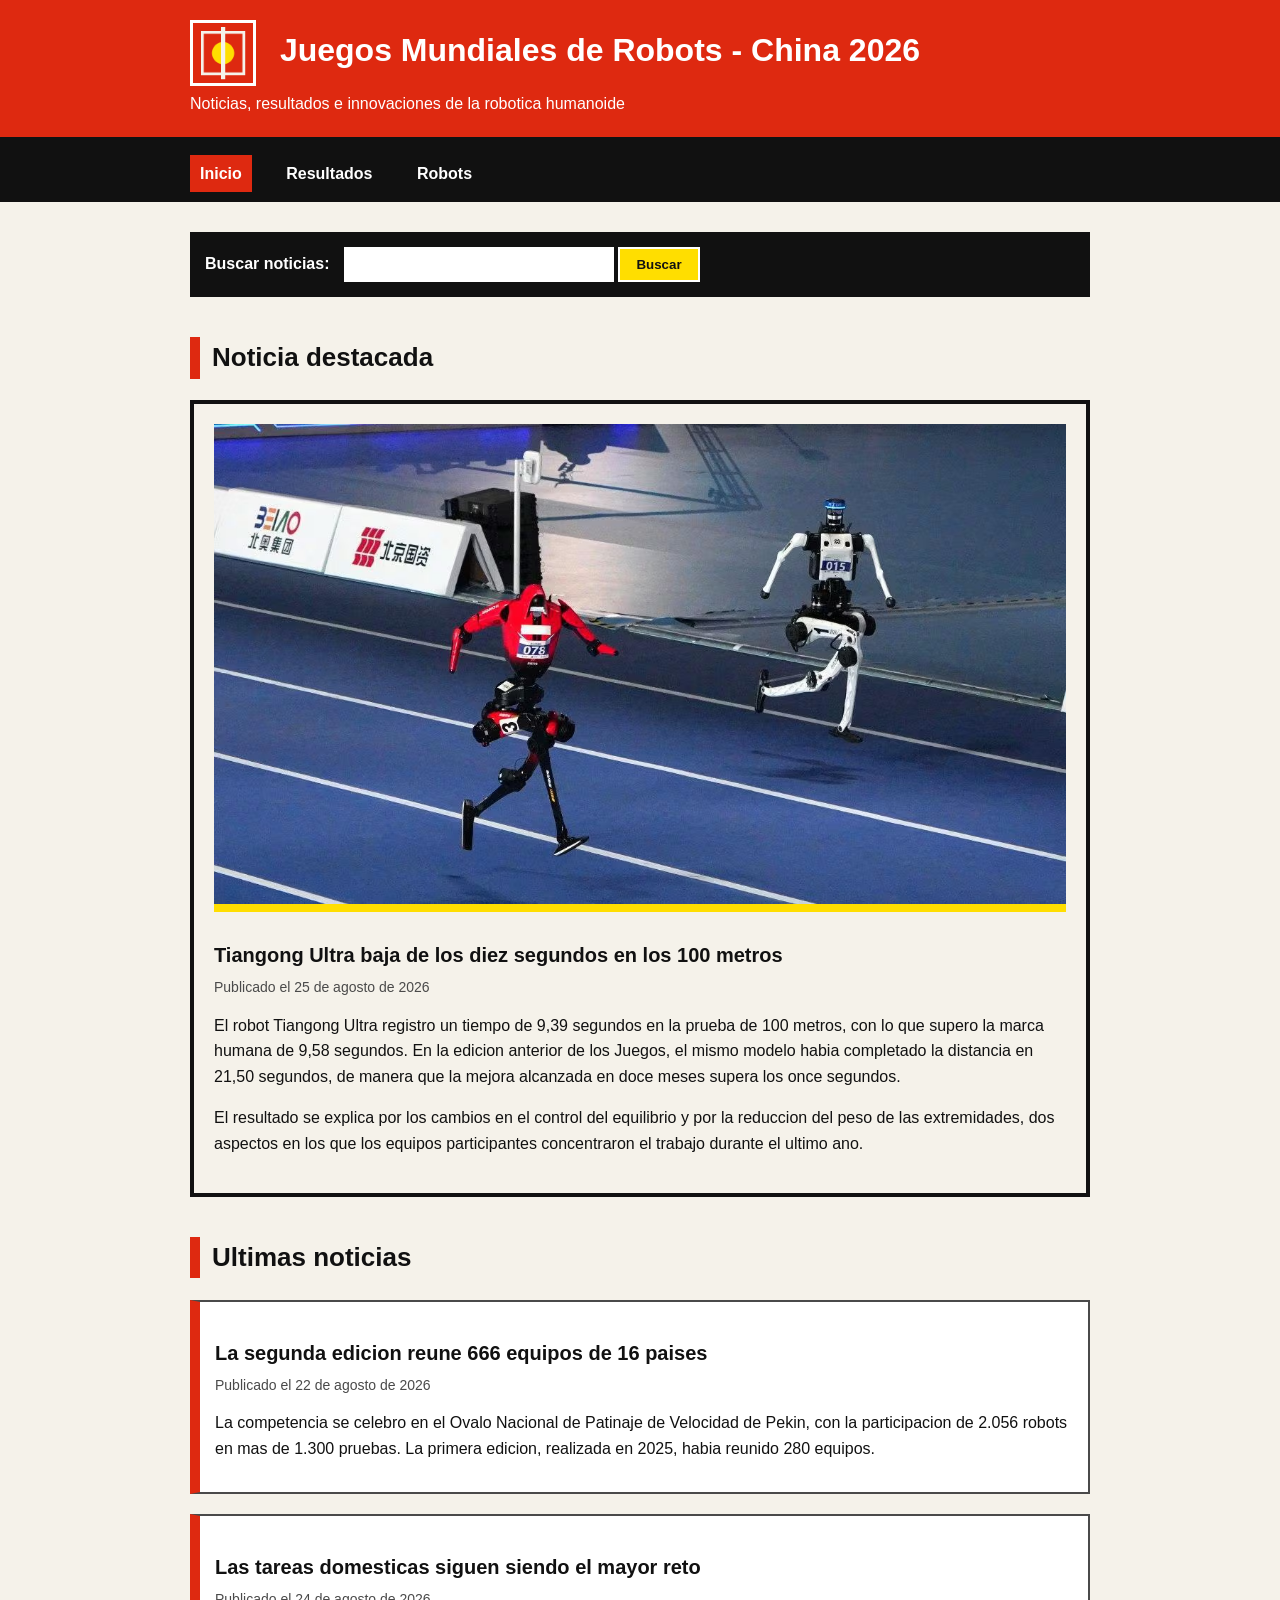
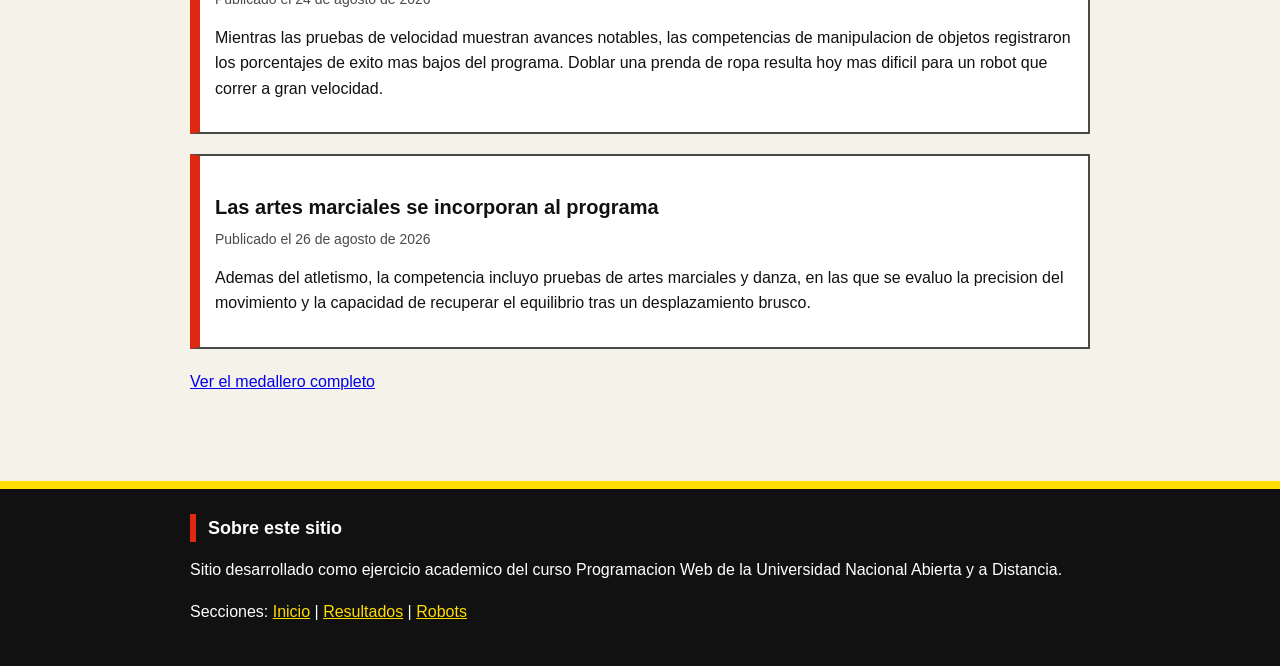
==== index.html @ 3c2fd3e3 "first commit" ====
<!DOCTYPE html>
<html lang="es">
<head>
    <meta charset="UTF-8">
    <meta name="description" content="Noticias, resultados e innovaciones de los Juegos Mundiales de Robots Humanoides de Pekin.">
    <title>Inicio - Juegos Mundiales de Robots - China 2026</title>
    <link rel="stylesheet" href="css/estilos.css">
</head>
<body>
    <a href="#contenido" class="salto">Saltar al contenido principal</a>
    <header>
        <div class="contenedor">
            <h1>
                <img src="imagenes/logo.png" alt="Sello rojo con un circulo dorado, logotipo del sitio" class="logo">
                Juegos Mundiales de Robots - China 2026
            </h1>
            <p>Noticias, resultados e innovaciones de la robotica humanoide</p>
        </div>
    </header>
    <nav>
        <div class="contenedor">
            <ul>
                <li><a href="index.html" class="activo">Inicio</a></li>
                <li><a href="resultados.html">Resultados</a></li>
                <li><a href="robot.html">Robots</a></li>
            </ul>
        </div>
    </nav>
    <main id="contenido">
        <div class="contenedor">
            <form class="busqueda" action="#" method="get">
                <label for="buscar">Buscar noticias:</label>
                <input type="text" id="buscar" name="buscar">
                <button type="submit">Buscar</button>
            </form>
            <h2>Noticia destacada</h2>
            <article class="destacada">
                <img src="imagenes/portada.png" alt="Composicion geometrica en rojo, negro y dorado que representa la competencia de robots">
                <h3>Tiangong Ultra baja de los diez segundos en los 100 metros</h3>
                <p class="fecha">Publicado el 25 de agosto de 2026</p>
                <p>
                    El robot Tiangong Ultra registro un tiempo de 9,39 segundos en la prueba de 100 metros, con lo que supero la marca humana de 9,58 segundos. En la
                    edicion anterior de los Juegos, el mismo modelo habia completado la distancia en 21,50 segundos, de manera que la mejora alcanzada en doce
                    meses supera los once segundos.
                </p>
                <p>
                    El resultado se explica por los cambios en el control del equilibrio y por la reduccion del peso de las extremidades, dos aspectos en los que los
                    equipos participantes concentraron el trabajo durante el ultimo ano.
                </p>
            </article>
            <h2>Ultimas noticias</h2>
            <article class="noticia">
                <h3>La segunda edicion reune 666 equipos de 16 paises</h3>
                <p class="fecha">Publicado el 22 de agosto de 2026</p>
                <p>
                    La competencia se celebro en el Ovalo Nacional de Patinaje de Velocidad de Pekin, con la participacion de 2.056 robots en mas de 1.300 pruebas. La
                    primera edicion, realizada en 2025, habia reunido 280 equipos.
                </p>
            </article>
            <article class="noticia">
                <h3>Las tareas domesticas siguen siendo el mayor reto</h3>
                <p class="fecha">Publicado el 24 de agosto de 2026</p>
                <p>
                    Mientras las pruebas de velocidad muestran avances notables, las competencias de manipulacion de objetos registraron los porcentajes de
                    exito mas bajos del programa. Doblar una prenda de ropa resulta hoy mas dificil para un robot que correr a gran velocidad.
                </p>
            </article>
            <article class="noticia">
                <h3>Las artes marciales se incorporan al programa</h3>
                <p class="fecha">Publicado el 26 de agosto de 2026</p>
                <p>
                    Ademas del atletismo, la competencia incluyo pruebas de artes marciales y danza, en las que se evaluo la precision del movimiento y la capacidad de
                    recuperar el equilibrio tras un desplazamiento brusco.
                </p>
            </article>
            </table>
            <p><a href="resultados.html">Ver el medallero completo</a></p>
        </div>
    </main>
    <footer>
        <div class="contenedor">
            <h2>Sobre este sitio</h2>
            <p>
                Sitio desarrollado como ejercicio academico del curso Programacion Web
                de la Universidad Nacional Abierta y a Distancia.
            </p>
            <p>
                Secciones:
                <a href="index.html">Inicio</a> |
                <a href="resultados.html">Resultados</a> |
                <a href="robot.html">Robots</a>
            </p>
        </div>
    </footer>
</body>
</html>
---- css/estilos.css ----
body {
    font-family: Arial, Helvetica, sans-serif;
    background-color: #F5F2EA;
    color: #111111;
    margin: 0;
    padding: 0;
    line-height: 1.6;
}

.contenedor {
    width: 90%;
    max-width: 900px;
    margin: 0 auto;
}

.salto {
    position: absolute;
    left: -9999px;
    background-color: #FFDE00;
    color: #111111;
    padding: 10px;
}

.salto:focus {
    left: 10px;
    top: 10px;
}

header {
    background-color: #DE2910;
    color: #FFFFFF;
    padding: 20px 0;
    border-bottom: 8px solid #111111;
}

header h1 {
    margin: 0;
    font-size: 32px;
}

header p {
    margin: 5px 0 0 0;
    font-size: 16px;
}

.logo {
    width: 60px;
    height: 60px;
    vertical-align: middle;
    margin-right: 15px;
    border: 3px solid #FFFFFF;
}

nav {
    background-color: #111111;
    padding: 10px 0;
}

nav ul {
    list-style-type: none;
    margin: 0;
    padding: 0;
}

nav li {
    display: inline-block;
    margin-right: 20px;
}

nav a {
    color: #FFFFFF;
    text-decoration: none;
    font-weight: bold;
    padding: 6px 10px;
    display: inline-block;
}

nav a:hover {
    background-color: #FFDE00;
    color: #111111;
}

nav a:focus {
    background-color: #FFDE00;
    color: #111111;
    outline: 3px solid #FFFFFF;
}

nav a.activo {
    background-color: #DE2910;
}

main {
    padding: 30px 0;
}

h2 {
    font-size: 26px;
    border-left: 10px solid #DE2910;
    padding-left: 12px;
    margin-top: 40px;
}

h3 {
    font-size: 20px;
    margin-bottom: 5px;
}

p {
    margin-top: 0;
}

img {
    max-width: 100%;
}

.destacada {
    border: 4px solid #111111;
    padding: 20px;
    margin-bottom: 30px;
}

.destacada img {
    border-bottom: 8px solid #FFDE00;
}

.fecha {
    color: #4A4A4A;
    font-size: 14px;
}

.noticia {
    border: 2px solid #4A4A4A;
    border-left: 10px solid #DE2910;
    padding: 15px;
    margin-bottom: 20px;
    background-color: #FFFFFF;
}

table {
    width: 100%;
    border-collapse: collapse;   /* une los bordes de las celdas */
    margin-bottom: 30px;
}

caption {
    text-align: left;
    font-weight: bold;
    padding-bottom: 8px;
}

th {
    background-color: #DE2910;
    color: #FFFFFF;
    text-align: left;
    padding: 10px;
    border: 1px solid #111111;
}

td {
    padding: 10px;
    border: 1px solid #4A4A4A;
}

tr.primero td {
    background-color: #FFDE00;
    font-weight: bold;
}

.busqueda {
    background-color: #111111;
    padding: 15px;
    margin-bottom: 30px;
}

.busqueda label {
    color: #FFFFFF;
    font-weight: bold;
    margin-right: 10px;
}

.busqueda input {
    padding: 8px;
    border: 2px solid #FFFFFF;
    width: 250px;
}

.busqueda button {
    padding: 8px 16px;
    background-color: #FFDE00;
    color: #111111;
    border: 2px solid #FFFFFF;
    font-weight: bold;
    cursor: pointer;
}

footer {
    background-color: #111111;
    color: #FFFFFF;
    padding: 25px 0;
    border-top: 8px solid #FFDE00;
    margin-top: 40px;
}

footer a {
    color: #FFDE00;
}

footer h2 {
    color: #FFFFFF;
    font-size: 18px;
    border-left: 6px solid #DE2910;
    margin-top: 0;
}
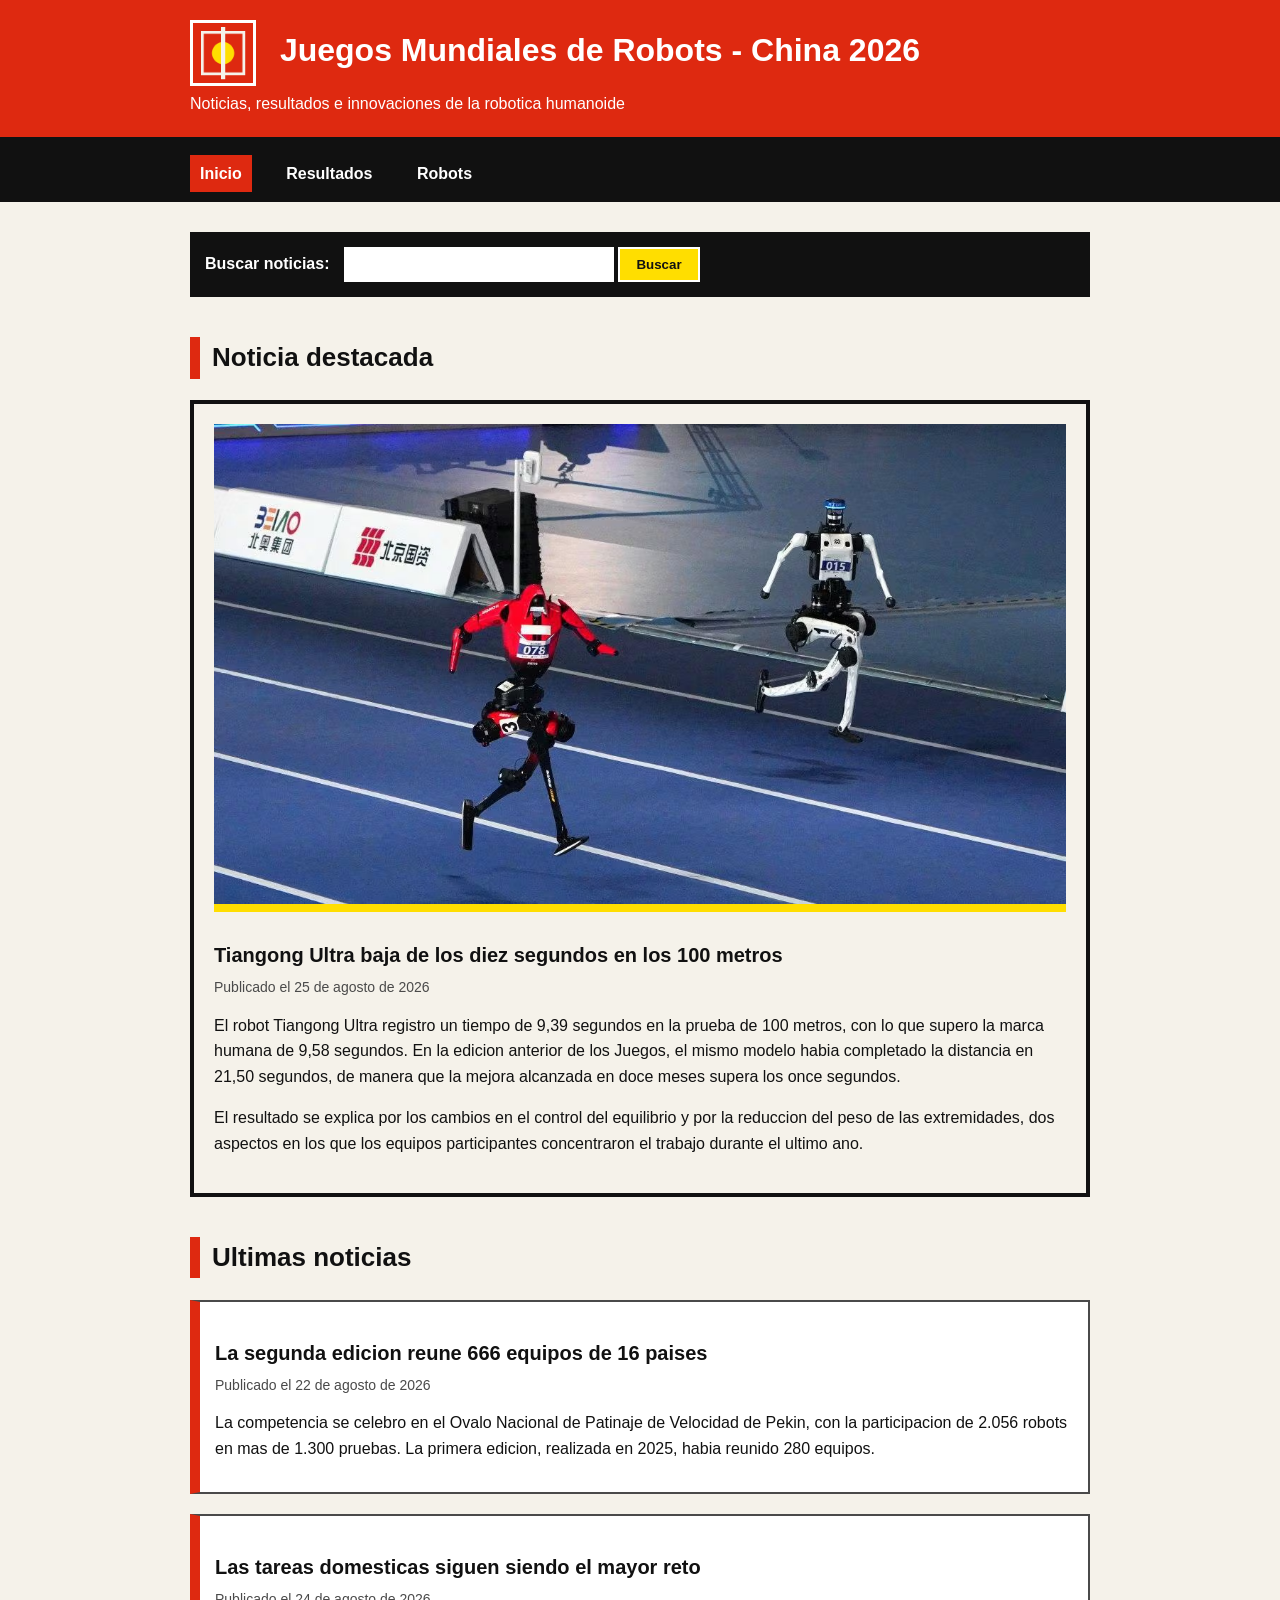
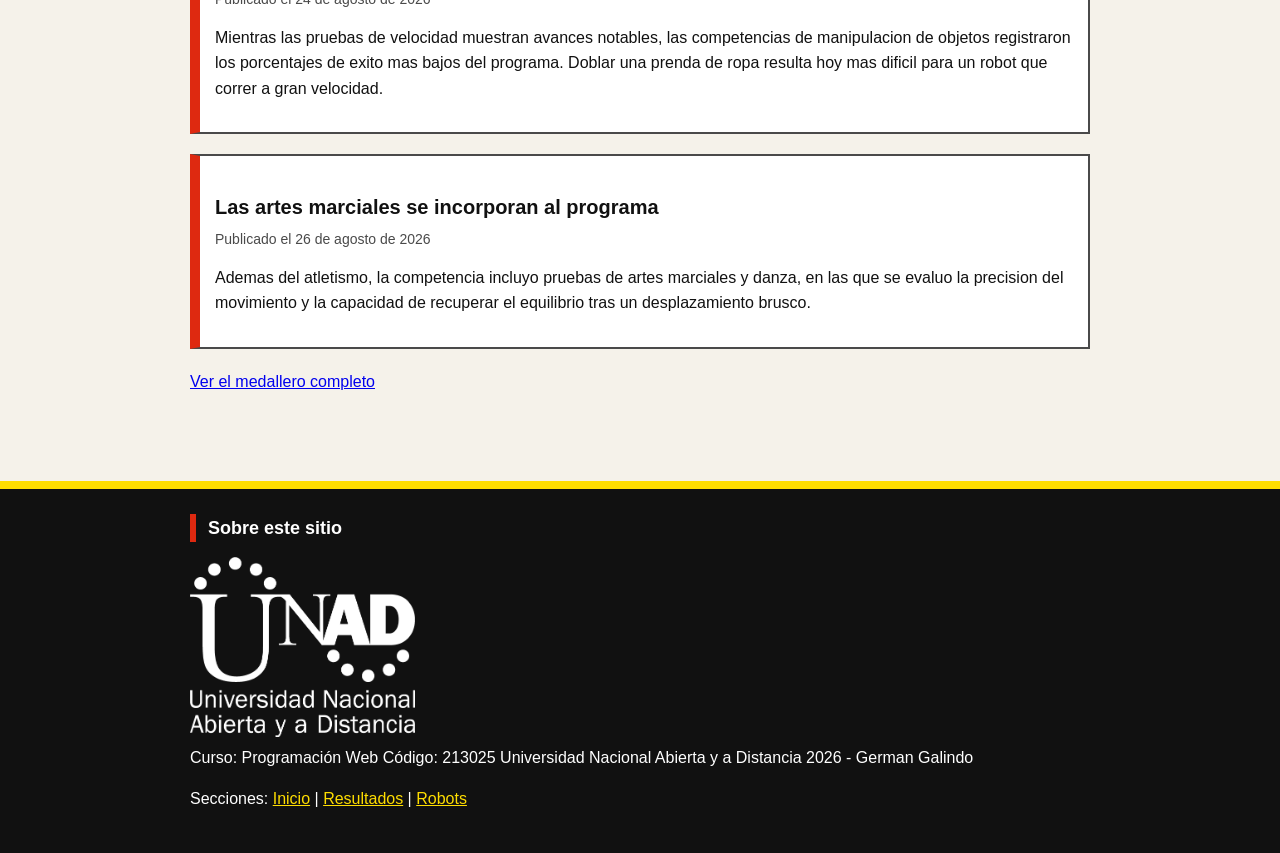
==== commit 13f2324e: "Logo y modificaciones de las imagenes" ====
--- a/index.html
+++ b/index.html
@@ -80,9 +80,9 @@
     <footer>
         <div class="contenedor">
             <h2>Sobre este sitio</h2>
+            <img src="imagenes/unad_logo.png" width="25%" alt="Logo de la Universidad Nacional Abierta y a Distancia">
             <p>
-                Sitio desarrollado como ejercicio academico del curso Programacion Web
-                de la Universidad Nacional Abierta y a Distancia.
+                Curso: Programación Web Código: 213025 Universidad Nacional Abierta y a Distancia 2026 - German Galindo 
             </p>
             <p>
                 Secciones:
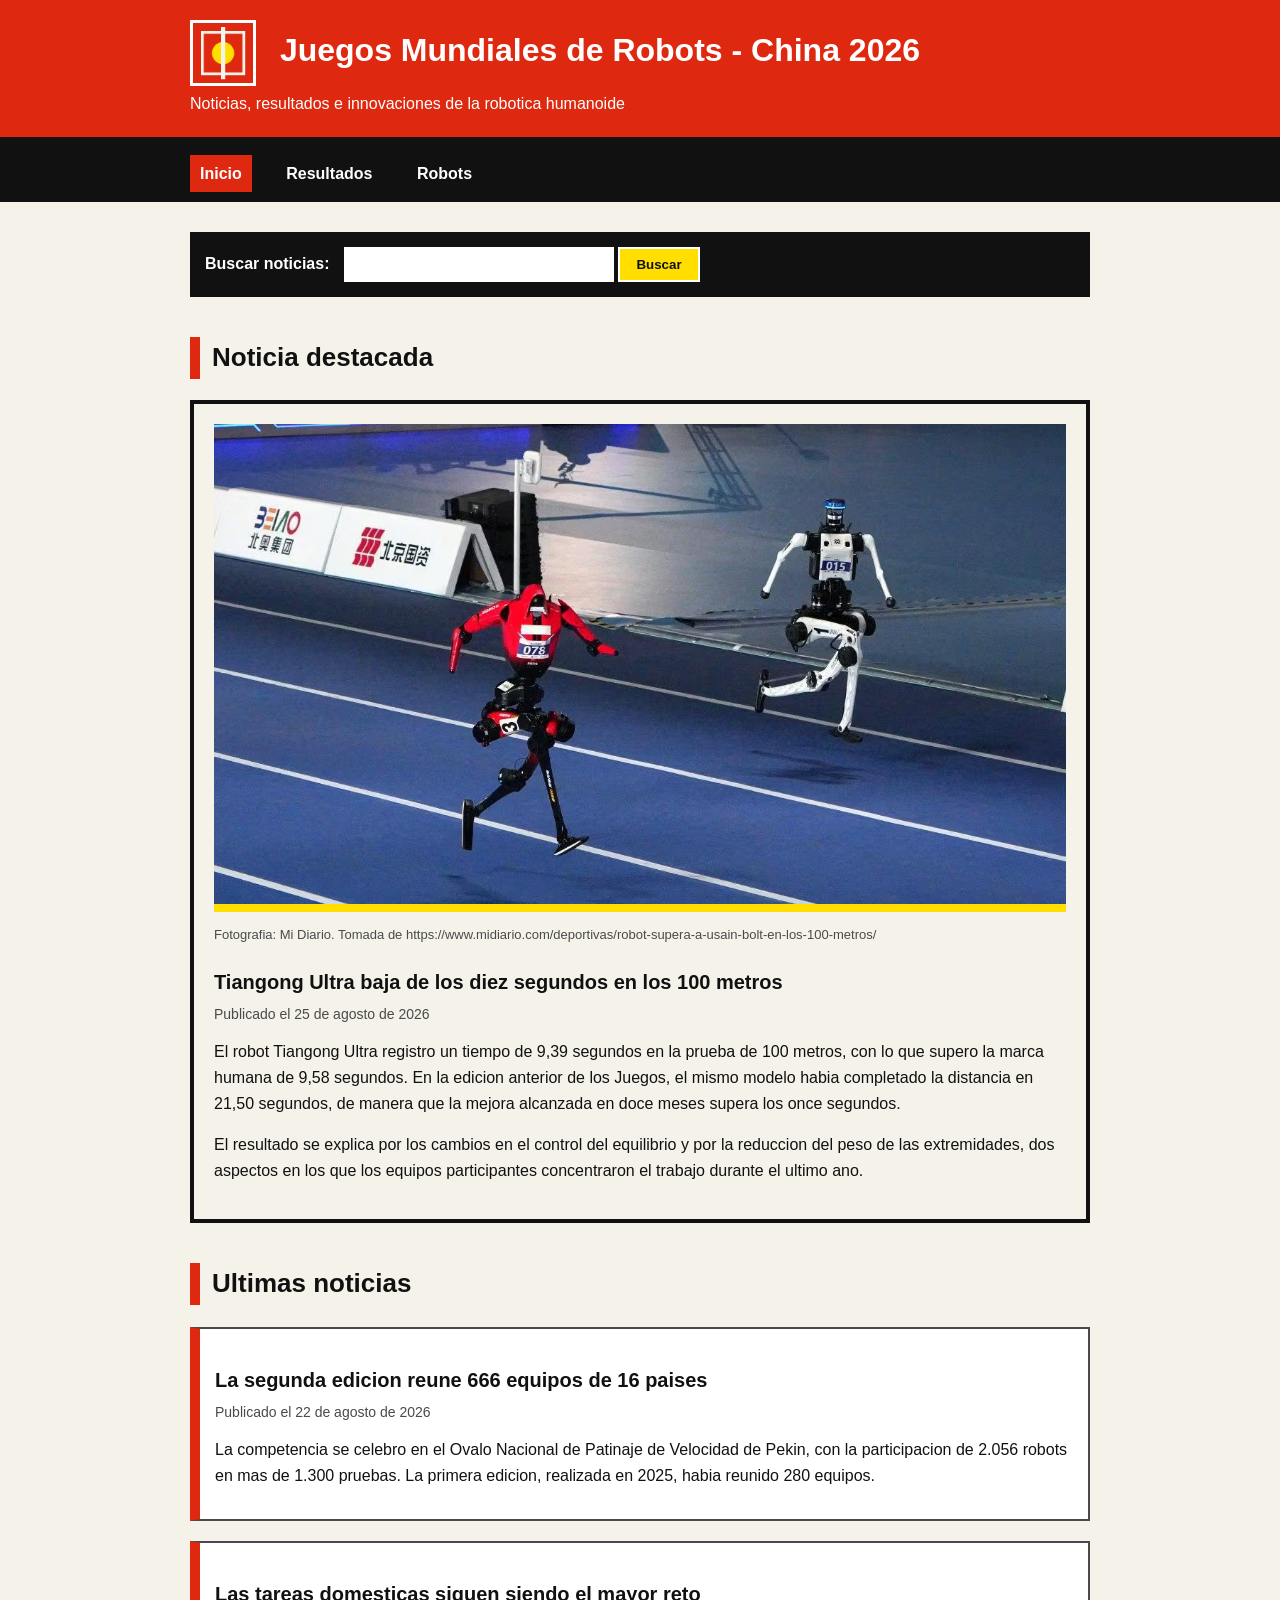
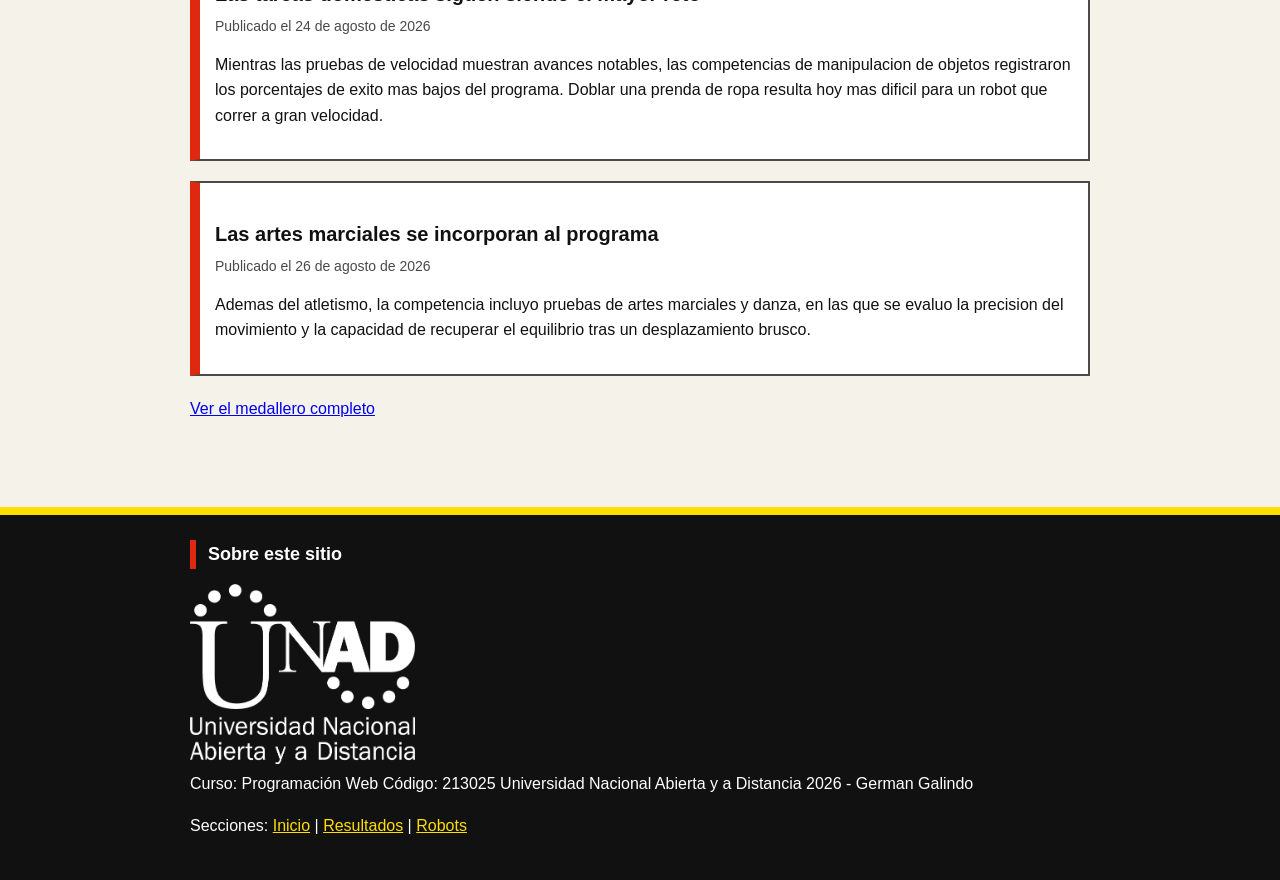
==== commit fe4a6c58: "Cambios y correcciones de la pagina" ====
--- a/index.html
+++ b/index.html
@@ -2,6 +2,7 @@
 <html lang="es">
 <head>
     <meta charset="UTF-8">
+    <meta name="viewport" content="width=device-width, initial-scale=1.0">
     <meta name="description" content="Noticias, resultados e innovaciones de los Juegos Mundiales de Robots Humanoides de Pekin.">
     <title>Inicio - Juegos Mundiales de Robots - China 2026</title>
     <link rel="stylesheet" href="css/estilos.css">
@@ -35,7 +36,10 @@
             </form>
             <h2>Noticia destacada</h2>
             <article class="destacada">
-                <img src="imagenes/portada.png" alt="Composicion geometrica en rojo, negro y dorado que representa la competencia de robots">
+                <figure>
+                    <img src="imagenes/portada.png" alt="Dos robots humanoides corriendo por los carriles de una pista de atletismo durante la competencia">
+                    <figcaption>Fotografia: Mi Diario. Tomada de https://www.midiario.com/deportivas/robot-supera-a-usain-bolt-en-los-100-metros/</figcaption>
+                </figure>
                 <h3>Tiangong Ultra baja de los diez segundos en los 100 metros</h3>
                 <p class="fecha">Publicado el 25 de agosto de 2026</p>
                 <p>
@@ -73,7 +77,6 @@
                     recuperar el equilibrio tras un desplazamiento brusco.
                 </p>
             </article>
-            </table>
             <p><a href="resultados.html">Ver el medallero completo</a></p>
         </div>
     </main>
--- a/css/estilos.css
+++ b/css/estilos.css
@@ -211,4 +211,66 @@
     font-size: 18px;
     border-left: 6px solid #DE2910;
     margin-top: 0;
-}+}
+
+/* ------------------------------------------------------------
+   CREDITOS DE IMAGEN
+   La etiqueta figure agrupa la imagen con su credito, y
+   figcaption es el texto asociado a esa imagen. Es la forma
+   semantica correcta de acreditar una fotografia.
+   ------------------------------------------------------------ */
+
+figure {
+    margin: 0 0 20px 0;
+}
+
+figcaption {
+    font-size: 13px;
+    color: #4A4A4A;
+    padding-top: 6px;
+    word-wrap: break-word;
+}
+
+
+/* ------------------------------------------------------------
+   ADAPTACION A PANTALLAS PEQUENAS
+   La regla @media aplica estos estilos solo cuando el ancho de
+   la pantalla es igual o menor a 600 pixeles, que corresponde a
+   la mayoria de los telefonos.
+   ------------------------------------------------------------ */
+
+@media (max-width: 600px) {
+
+    /* El contenedor aprovecha casi todo el ancho disponible */
+    .contenedor {
+        width: 94%;
+    }
+
+    /* Titulos mas pequenos para que no ocupen varias lineas */
+    header h1 {
+        font-size: 22px;
+    }
+
+    h2 {
+        font-size: 20px;
+    }
+
+    /* Cada opcion del menu ocupa su propia linea */
+    nav li {
+        display: block;
+        margin-right: 0;
+        margin-bottom: 5px;
+    }
+
+    /* El campo de busqueda se ajusta al ancho de la pantalla */
+    .busqueda input {
+        width: 100%;
+        margin-bottom: 8px;
+    }
+
+    /* Las tablas se pueden desplazar en horizontal si no caben */
+    table {
+        display: block;
+        overflow-x: auto;
+    }
+}
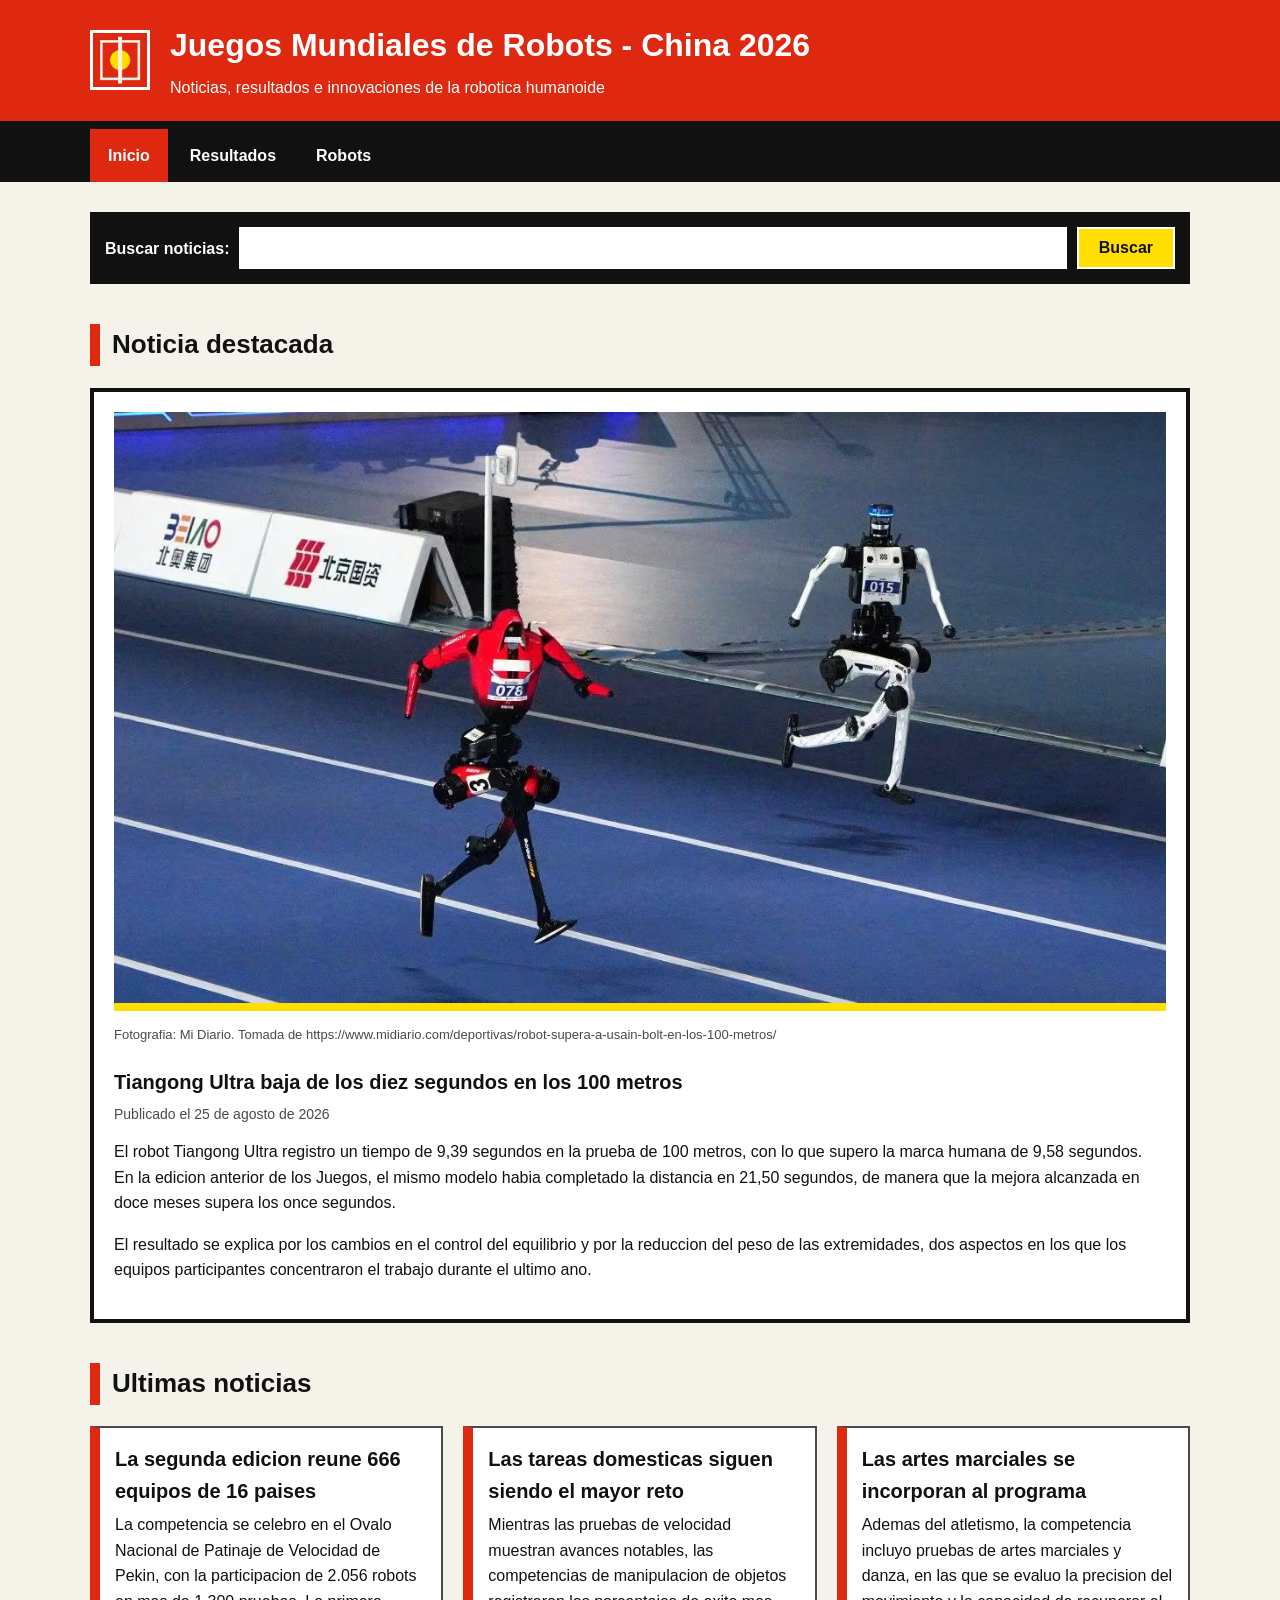
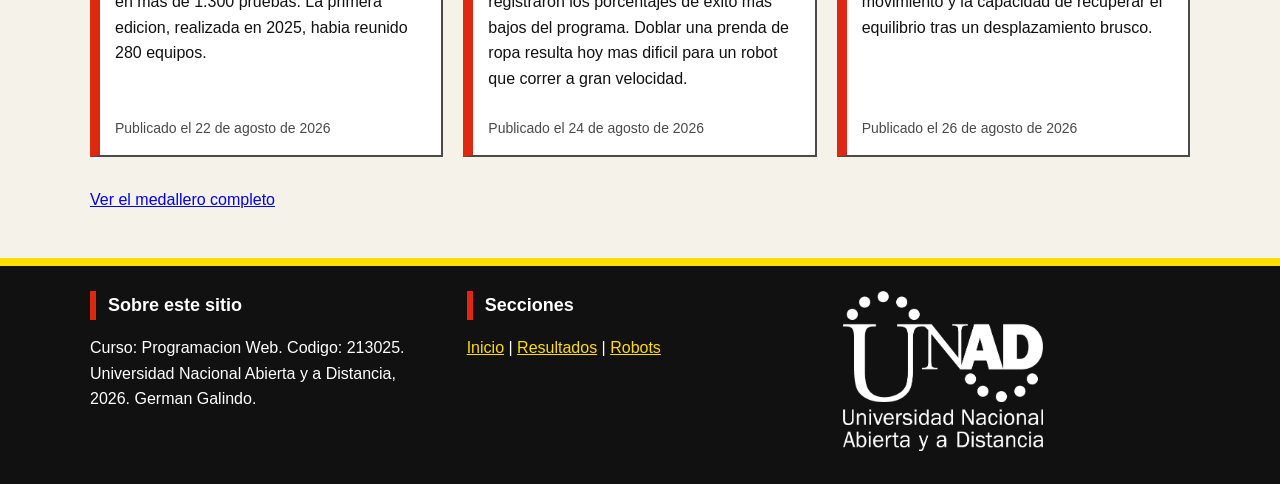
==== commit 037e1d8c: "Fase 3: accesibilidad WCAG 2.1 AA y diseno adaptable con Flexbox" ====
--- a/index.html
+++ b/index.html
@@ -1,5 +1,6 @@
 <!DOCTYPE html>
 <html lang="es">
+
 <head>
     <meta charset="UTF-8">
     <meta name="viewport" content="width=device-width, initial-scale=1.0">
@@ -7,93 +8,142 @@
     <title>Inicio - Juegos Mundiales de Robots - China 2026</title>
     <link rel="stylesheet" href="css/estilos.css">
 </head>
+
 <body>
+
     <a href="#contenido" class="salto">Saltar al contenido principal</a>
+
+    <!-- ENCABEZADO ------------------------------------------------ -->
     <header>
-        <div class="contenedor">
-            <h1>
-                <img src="imagenes/logo.png" alt="Sello rojo con un circulo dorado, logotipo del sitio" class="logo">
-                Juegos Mundiales de Robots - China 2026
-            </h1>
-            <p>Noticias, resultados e innovaciones de la robotica humanoide</p>
+        <div class="contenedor cabecera">
+            <img src="imagenes/logo.png" alt="Sello rojo con un circulo dorado, logotipo del sitio" class="logo">
+            <div>
+                <h1>Juegos Mundiales de Robots - China 2026</h1>
+                <p>Noticias, resultados e innovaciones de la robotica humanoide</p>
+            </div>
         </div>
     </header>
-    <nav>
+
+    <!-- MENU DE NAVEGACION ---------------------------------------- -->
+    <!-- aria-label identifica el menu para los lectores de pantalla.
+         aria-current="page" indica cual es la pagina actual sin
+         depender del color de fondo. -->
+    <nav aria-label="Menu principal">
         <div class="contenedor">
             <ul>
-                <li><a href="index.html" class="activo">Inicio</a></li>
+                <li><a href="index.html" class="activo" aria-current="page">Inicio</a></li>
                 <li><a href="resultados.html">Resultados</a></li>
                 <li><a href="robot.html">Robots</a></li>
             </ul>
         </div>
     </nav>
+
+    <!-- CONTENIDO PRINCIPAL --------------------------------------- -->
     <main id="contenido">
         <div class="contenedor">
-            <form class="busqueda" action="#" method="get">
+
+            <!-- Buscador. El label esta asociado al input con for -->
+            <form class="busqueda" action="#" method="get" role="search">
                 <label for="buscar">Buscar noticias:</label>
                 <input type="text" id="buscar" name="buscar">
                 <button type="submit">Buscar</button>
             </form>
+
             <h2>Noticia destacada</h2>
+
             <article class="destacada">
-                <figure>
+                <figure class="foto-principal">
                     <img src="imagenes/portada.png" alt="Dos robots humanoides corriendo por los carriles de una pista de atletismo durante la competencia">
                     <figcaption>Fotografia: Mi Diario. Tomada de https://www.midiario.com/deportivas/robot-supera-a-usain-bolt-en-los-100-metros/</figcaption>
                 </figure>
                 <h3>Tiangong Ultra baja de los diez segundos en los 100 metros</h3>
                 <p class="fecha">Publicado el 25 de agosto de 2026</p>
                 <p>
-                    El robot Tiangong Ultra registro un tiempo de 9,39 segundos en la prueba de 100 metros, con lo que supero la marca humana de 9,58 segundos. En la
-                    edicion anterior de los Juegos, el mismo modelo habia completado la distancia en 21,50 segundos, de manera que la mejora alcanzada en doce
-                    meses supera los once segundos.
+                    El robot Tiangong Ultra registro un tiempo de 9,39 segundos en la prueba de 100 metros,
+                    con lo que supero la marca humana de 9,58 segundos. En la edicion anterior de los Juegos,
+                    el mismo modelo habia completado la distancia en 21,50 segundos, de manera que la mejora
+                    alcanzada en doce meses supera los once segundos.
                 </p>
                 <p>
-                    El resultado se explica por los cambios en el control del equilibrio y por la reduccion del peso de las extremidades, dos aspectos en los que los
-                    equipos participantes concentraron el trabajo durante el ultimo ano.
+                    El resultado se explica por los cambios en el control del equilibrio y por la reduccion
+                    del peso de las extremidades, dos aspectos en los que los equipos participantes
+                    concentraron el trabajo durante el ultimo ano.
                 </p>
             </article>
+
             <h2>Ultimas noticias</h2>
-            <article class="noticia">
-                <h3>La segunda edicion reune 666 equipos de 16 paises</h3>
-                <p class="fecha">Publicado el 22 de agosto de 2026</p>
-                <p>
-                    La competencia se celebro en el Ovalo Nacional de Patinaje de Velocidad de Pekin, con la participacion de 2.056 robots en mas de 1.300 pruebas. La
-                    primera edicion, realizada en 2025, habia reunido 280 equipos.
-                </p>
-            </article>
-            <article class="noticia">
-                <h3>Las tareas domesticas siguen siendo el mayor reto</h3>
-                <p class="fecha">Publicado el 24 de agosto de 2026</p>
-                <p>
-                    Mientras las pruebas de velocidad muestran avances notables, las competencias de manipulacion de objetos registraron los porcentajes de
-                    exito mas bajos del programa. Doblar una prenda de ropa resulta hoy mas dificil para un robot que correr a gran velocidad.
-                </p>
-            </article>
-            <article class="noticia">
-                <h3>Las artes marciales se incorporan al programa</h3>
-                <p class="fecha">Publicado el 26 de agosto de 2026</p>
-                <p>
-                    Ademas del atletismo, la competencia incluyo pruebas de artes marciales y danza, en las que se evaluo la precision del movimiento y la capacidad de
-                    recuperar el equilibrio tras un desplazamiento brusco.
-                </p>
-            </article>
+
+            <!-- Las tarjetas van dentro de un contenedor flexible.
+                 El CSS decide cuantas columnas caben segun el ancho
+                 de la pantalla. -->
+            <div class="rejilla">
+
+                <article class="noticia">
+                    <h3>La segunda edicion reune 666 equipos de 16 paises</h3>
+                    <p>
+                        La competencia se celebro en el Ovalo Nacional de Patinaje de Velocidad de Pekin,
+                        con la participacion de 2.056 robots en mas de 1.300 pruebas. La primera edicion,
+                        realizada en 2025, habia reunido 280 equipos.
+                    </p>
+                    <p class="fecha">Publicado el 22 de agosto de 2026</p>
+                </article>
+
+                <article class="noticia">
+                    <h3>Las tareas domesticas siguen siendo el mayor reto</h3>
+                    <p>
+                        Mientras las pruebas de velocidad muestran avances notables, las competencias de
+                        manipulacion de objetos registraron los porcentajes de exito mas bajos del programa.
+                        Doblar una prenda de ropa resulta hoy mas dificil para un robot que correr a gran
+                        velocidad.
+                    </p>
+                    <p class="fecha">Publicado el 24 de agosto de 2026</p>
+                </article>
+
+                <article class="noticia">
+                    <h3>Las artes marciales se incorporan al programa</h3>
+                    <p>
+                        Ademas del atletismo, la competencia incluyo pruebas de artes marciales y danza, en
+                        las que se evaluo la precision del movimiento y la capacidad de recuperar el
+                        equilibrio tras un desplazamiento brusco.
+                    </p>
+                    <p class="fecha">Publicado el 26 de agosto de 2026</p>
+                </article>
+
+            </div>
+
             <p><a href="resultados.html">Ver el medallero completo</a></p>
+
         </div>
     </main>
+
+    <!-- PIE DE PAGINA --------------------------------------------- -->
     <footer>
-        <div class="contenedor">
-            <h2>Sobre este sitio</h2>
-            <img src="imagenes/unad_logo.png" width="25%" alt="Logo de la Universidad Nacional Abierta y a Distancia">
-            <p>
-                Curso: Programación Web Código: 213025 Universidad Nacional Abierta y a Distancia 2026 - German Galindo 
-            </p>
-            <p>
-                Secciones:
-                <a href="index.html">Inicio</a> |
-                <a href="resultados.html">Resultados</a> |
-                <a href="robot.html">Robots</a>
-            </p>
+        <div class="contenedor pie">
+
+            <div class="pie-bloque">
+                <h2>Sobre este sitio</h2>
+                <p>
+                    Curso: Programacion Web. Codigo: 213025. Universidad Nacional Abierta y a Distancia,
+                    2026. German Galindo.
+                </p>
+            </div>
+
+            <div class="pie-bloque">
+                <h2>Secciones</h2>
+                <p>
+                    <a href="index.html">Inicio</a> |
+                    <a href="resultados.html">Resultados</a> |
+                    <a href="robot.html">Robots</a>
+                </p>
+            </div>
+
+            <div class="pie-bloque">
+                <img src="imagenes/unad_logo.png" class="pie-logo" alt="Logo de la Universidad Nacional Abierta y a Distancia">
+            </div>
+
         </div>
     </footer>
+
 </body>
-</html>+
+</html>
--- a/css/estilos.css
+++ b/css/estilos.css
@@ -1,17 +1,72 @@
+/* ============================================================
+   Juegos Mundiales de Robots 2026
+   Hoja de estilos principal
+   Curso: Programación Web - 213025
+   Autor: German Darío Galindo Rincón
+
+   Fase 3: accesibilidad (WCAG 2.1 nivel AA) y diseño adaptable
+   con Flexbox y Media Queries.
+   ============================================================ */
+
+
+/* ------------------------------------------------------------
+   0. MODELO DE CAJA
+   Por defecto el navegador suma el relleno y el borde al ancho
+   declarado, de modo que una caja de 300 px con 15 px de relleno
+   mide en realidad 330 px. Con "border-box" el ancho declarado
+   incluye relleno y borde, que es lo que permite repartir las
+   columnas con porcentajes exactos.
+   ------------------------------------------------------------ */
+
+*,
+*::before,
+*::after {
+    box-sizing: border-box;
+}
+
+
+/* ------------------------------------------------------------
+   1. ESTILOS GENERALES
+   El body se declara como contenedor flexible en columna para
+   que el pie de página quede siempre abajo, aunque la página
+   tenga poco contenido. "min-height: 100vh" hace que el cuerpo
+   ocupe como mínimo el alto de la ventana.
+   ------------------------------------------------------------ */
+
 body {
     font-family: Arial, Helvetica, sans-serif;
-    background-color: #F5F2EA;
-    color: #111111;
+    background-color: #F5F2EA;   /* blanco hueso */
+    color: #111111;              /* negro, contraste 16.9:1 */
     margin: 0;
     padding: 0;
     line-height: 1.6;
+
+    display: flex;
+    flex-direction: column;
+    min-height: 100vh;
+}
+
+/* "flex: 1" hace que el contenido principal se estire y empuje
+   el pie de página hasta el borde inferior de la ventana. */
+
+main {
+    flex: 1;
+    padding: 30px 0;
 }
 
 .contenedor {
     width: 90%;
-    max-width: 900px;
+    max-width: 1100px;
     margin: 0 auto;
 }
+
+
+/* ------------------------------------------------------------
+   2. ENLACE DE SALTO (ACCESIBILIDAD)
+   Permite que quien navega con teclado salte el menú y llegue
+   directo al contenido. Permanece fuera de la pantalla hasta
+   que recibe el foco.
+   ------------------------------------------------------------ */
 
 .salto {
     position: absolute;
@@ -19,6 +74,7 @@
     background-color: #FFDE00;
     color: #111111;
     padding: 10px;
+    z-index: 100;
 }
 
 .salto:focus {
@@ -26,73 +82,106 @@
     top: 10px;
 }
 
+
+/* ------------------------------------------------------------
+   3. ENCABEZADO
+   El logotipo y el bloque de títulos se alinean en fila con
+   Flexbox. "align-items: center" los centra verticalmente entre
+   sí, sin importar cuál sea más alto.
+   ------------------------------------------------------------ */
+
 header {
-    background-color: #DE2910;
+    background-color: #DE2910;   /* rojo; con texto blanco da 4.74:1 */
     color: #FFFFFF;
     padding: 20px 0;
     border-bottom: 8px solid #111111;
 }
 
-header h1 {
-    margin: 0;
-    font-size: 32px;
-}
-
-header p {
-    margin: 5px 0 0 0;
-    font-size: 16px;
-}
+.cabecera {
+    display: flex;
+    align-items: center;
+    gap: 20px;                   /* separación entre logo y títulos */
+}
+
+/* "flex-shrink: 0" impide que el logotipo se encoja cuando el
+   espacio disponible se reduce. */
 
 .logo {
     width: 60px;
     height: 60px;
-    vertical-align: middle;
-    margin-right: 15px;
+    flex-shrink: 0;
     border: 3px solid #FFFFFF;
 }
+
+header h1 {
+    margin: 0;
+    font-size: 30px;
+}
+
+header p {
+    margin: 4px 0 0 0;
+    font-size: 16px;
+}
+
+
+/* ------------------------------------------------------------
+   4. MENÚ DE NAVEGACIÓN
+   La lista se convierte en contenedor flexible. Es la forma
+   actual de construir un menú horizontal, en reemplazo de
+   display: inline-block.
+   ------------------------------------------------------------ */
 
 nav {
     background-color: #111111;
-    padding: 10px 0;
+    padding: 0;
 }
 
 nav ul {
     list-style-type: none;
     margin: 0;
     padding: 0;
-}
-
-nav li {
-    display: inline-block;
-    margin-right: 20px;
+
+    display: flex;
+    flex-wrap: wrap;             /* permite que baje de línea si no cabe */
+    gap: 4px;
 }
 
 nav a {
-    color: #FFFFFF;
+    color: #FFFFFF;              /* sobre negro da 18.9:1 */
     text-decoration: none;
     font-weight: bold;
-    padding: 6px 10px;
-    display: inline-block;
+    padding: 14px 18px;
+    display: block;
 }
 
 nav a:hover {
     background-color: #FFDE00;
     color: #111111;
 }
+
+/* Indicador de foco visible: requisito 2.4.7 de WCAG. El
+   contorno permite seguir con la vista la navegación por
+   teclado. */
 
 nav a:focus {
     background-color: #FFDE00;
     color: #111111;
     outline: 3px solid #FFFFFF;
-}
+    outline-offset: -3px;
+}
+
+/* La sección activa se marca con color de fondo y además con el
+   atributo aria-current en el HTML, de modo que la información
+   no dependa únicamente del color (criterio 1.4.1). */
 
 nav a.activo {
     background-color: #DE2910;
 }
 
-main {
-    padding: 30px 0;
-}
+
+/* ------------------------------------------------------------
+   5. TÍTULOS Y TEXTO
+   ------------------------------------------------------------ */
 
 h2 {
     font-size: 26px;
@@ -112,34 +201,143 @@
 
 img {
     max-width: 100%;
-}
+    height: auto;
+}
+
+.fecha {
+    color: #4A4A4A;              /* sobre fondo claro da 7.9:1 */
+    font-size: 14px;
+}
+
+
+/* ------------------------------------------------------------
+   6. CRÉDITOS DE IMAGEN
+   figure agrupa la imagen con su crédito y figcaption es el
+   texto asociado. Es la forma semántica de acreditar una foto.
+   ------------------------------------------------------------ */
+
+figure {
+    margin: 0 0 15px 0;
+}
+
+figcaption {
+    font-size: 13px;
+    color: #4A4A4A;
+    padding-top: 6px;
+    word-wrap: break-word;
+}
+
+
+/* ------------------------------------------------------------
+   7. NOTICIA DESTACADA
+   ------------------------------------------------------------ */
 
 .destacada {
     border: 4px solid #111111;
     padding: 20px;
     margin-bottom: 30px;
-}
-
-.destacada img {
+    background-color: #FFFFFF;
+}
+
+/* Solo la foto principal de la noticia destacada ocupa todo el
+   ancho. Se le pone una clase propia para que esta regla no
+   afecte a las fotos de las fichas, que son verticales y se
+   deformarian al estirarlas. */
+
+.foto-principal img {
     border-bottom: 8px solid #FFDE00;
-}
-
-.fecha {
-    color: #4A4A4A;
-    font-size: 14px;
+    width: 100%;
+}
+
+
+/* ------------------------------------------------------------
+   8. REJILLA DE NOTICIAS
+   Contenedor flexible con ajuste de línea. Cada tarjeta se
+   declara con "flex: 1 1 300px", que significa: puede crecer,
+   puede encogerse y su ancho de partida es de 300 píxeles. Con
+   esa regla las tarjetas se reacomodan solas según el ancho
+   disponible, sin necesidad de fijar el número de columnas.
+   ------------------------------------------------------------ */
+
+.rejilla {
+    display: flex;
+    flex-wrap: wrap;
+    gap: 20px;
+    margin-bottom: 30px;
 }
 
 .noticia {
+    flex: 1 1 300px;
     border: 2px solid #4A4A4A;
     border-left: 10px solid #DE2910;
     padding: 15px;
-    margin-bottom: 20px;
     background-color: #FFFFFF;
-}
+
+    /* La tarjeta también es contenedor flexible en columna, para
+       que la fecha quede alineada al pie aunque los titulares
+       tengan distinto número de líneas. */
+    display: flex;
+    flex-direction: column;
+}
+
+.noticia h3 {
+    margin-top: 0;
+}
+
+/* "margin-top: auto" empuja este elemento hasta el fondo de la
+   tarjeta, ocupando todo el espacio sobrante. */
+
+.noticia .fecha {
+    margin-top: auto;
+    margin-bottom: 0;
+    padding-top: 10px;
+}
+
+
+/* ------------------------------------------------------------
+   9. FICHAS DE ROBOT
+   La imagen y la ficha técnica se ubican una al lado de la otra
+   en pantallas anchas, y una debajo de la otra en móvil.
+   ------------------------------------------------------------ */
+
+.ficha {
+    display: flex;
+    flex-wrap: wrap;
+    gap: 25px;
+    align-items: flex-start;
+}
+
+.ficha-imagen {
+    flex: 1 1 280px;
+}
+
+.ficha-datos {
+    flex: 2 1 380px;             /* ocupa el doble que la imagen */
+    min-width: 0;                /* permite que la tabla se encoja */
+}
+
+/* Las fotos de los robots son verticales. Se limita la altura y
+   el ancho se calcula solo, para que la foto conserve su
+   proporcion y no quede estirada. */
+
+.ficha-imagen img {
+    display: block;
+    max-width: 100%;
+    max-height: 420px;
+    width: auto;
+    height: auto;
+    margin: 0 auto;
+    border-bottom: 8px solid #FFDE00;
+}
+
+
+/* ------------------------------------------------------------
+   10. TABLAS
+   ------------------------------------------------------------ */
 
 table {
     width: 100%;
-    border-collapse: collapse;   /* une los bordes de las celdas */
+    border-collapse: collapse;
     margin-bottom: 30px;
 }
 
@@ -162,48 +360,88 @@
     border: 1px solid #4A4A4A;
 }
 
+/* La primera posición se destaca con fondo amarillo, pero la
+   palabra "Oro" aparece también escrita en la fila, para no
+   depender solo del color. */
+
 tr.primero td {
     background-color: #FFDE00;
     font-weight: bold;
 }
+
+
+/* ------------------------------------------------------------
+   11. FORMULARIO DE BÚSQUEDA
+   Los tres elementos se alinean en fila con Flexbox. El campo
+   de texto crece para ocupar el espacio libre.
+   ------------------------------------------------------------ */
 
 .busqueda {
     background-color: #111111;
     padding: 15px;
     margin-bottom: 30px;
+
+    display: flex;
+    flex-wrap: wrap;
+    align-items: center;
+    gap: 10px;
 }
 
 .busqueda label {
     color: #FFFFFF;
     font-weight: bold;
-    margin-right: 10px;
 }
 
 .busqueda input {
-    padding: 8px;
+    flex: 1 1 200px;             /* crece hasta llenar el espacio */
+    padding: 10px;
     border: 2px solid #FFFFFF;
-    width: 250px;
+    font-size: 16px;             /* evita el zoom automático en iOS */
 }
 
 .busqueda button {
-    padding: 8px 16px;
+    padding: 10px 20px;
     background-color: #FFDE00;
     color: #111111;
     border: 2px solid #FFFFFF;
     font-weight: bold;
+    font-size: 16px;
     cursor: pointer;
 }
+
+.busqueda input:focus,
+.busqueda button:focus {
+    outline: 3px solid #FFDE00;
+    outline-offset: 2px;
+}
+
+
+/* ------------------------------------------------------------
+   12. PIE DE PÁGINA
+   Los bloques se reparten en fila y bajan uno debajo de otro
+   cuando no hay espacio.
+   ------------------------------------------------------------ */
 
 footer {
     background-color: #111111;
     color: #FFFFFF;
     padding: 25px 0;
     border-top: 8px solid #FFDE00;
-    margin-top: 40px;
-}
-
-footer a {
-    color: #FFDE00;
+}
+
+.pie {
+    display: flex;
+    flex-wrap: wrap;
+    gap: 30px;
+    align-items: flex-start;
+}
+
+.pie-bloque {
+    flex: 1 1 250px;
+}
+
+.pie-logo {
+    max-width: 200px;
 }
 
 footer h2 {
@@ -213,40 +451,39 @@
     margin-top: 0;
 }
 
-/* ------------------------------------------------------------
-   CREDITOS DE IMAGEN
-   La etiqueta figure agrupa la imagen con su credito, y
-   figcaption es el texto asociado a esa imagen. Es la forma
-   semantica correcta de acreditar una fotografia.
-   ------------------------------------------------------------ */
-
-figure {
-    margin: 0 0 20px 0;
-}
-
-figcaption {
-    font-size: 13px;
-    color: #4A4A4A;
-    padding-top: 6px;
-    word-wrap: break-word;
-}
-
-
-/* ------------------------------------------------------------
-   ADAPTACION A PANTALLAS PEQUENAS
-   La regla @media aplica estos estilos solo cuando el ancho de
-   la pantalla es igual o menor a 600 pixeles, que corresponde a
-   la mayoria de los telefonos.
-   ------------------------------------------------------------ */
+footer a {
+    color: #FFDE00;              /* sobre negro da 14.1:1 */
+}
+
+footer a:focus {
+    outline: 2px solid #FFFFFF;
+    outline-offset: 2px;
+}
+
+
+/* ============================================================
+   13. DISEÑO ADAPTABLE — MEDIA QUERIES
+   Una media query aplica un bloque de estilos solo cuando se
+   cumple una condición de ancho de pantalla. Se definen tres
+   puntos de corte.
+   ============================================================ */
+
+
+/* --- MÓVIL: hasta 600 px --------------------------------- */
 
 @media (max-width: 600px) {
 
-    /* El contenedor aprovecha casi todo el ancho disponible */
     .contenedor {
         width: 94%;
     }
 
-    /* Titulos mas pequenos para que no ocupen varias lineas */
+    /* El logotipo pasa encima del título en lugar de al lado */
+    .cabecera {
+        flex-direction: column;
+        align-items: flex-start;
+        gap: 12px;
+    }
+
     header h1 {
         font-size: 22px;
     }
@@ -255,22 +492,119 @@
         font-size: 20px;
     }
 
-    /* Cada opcion del menu ocupa su propia linea */
-    nav li {
-        display: block;
-        margin-right: 0;
-        margin-bottom: 5px;
-    }
-
-    /* El campo de busqueda se ajusta al ancho de la pantalla */
-    .busqueda input {
-        width: 100%;
-        margin-bottom: 8px;
-    }
-
-    /* Las tablas se pueden desplazar en horizontal si no caben */
+    /* Cada opción del menú ocupa el ancho completo */
+    nav ul {
+        flex-direction: column;
+        gap: 0;
+    }
+
+    nav a {
+        padding: 12px 14px;
+        border-bottom: 1px solid #4A4A4A;
+    }
+
+    /* Las noticias se apilan en una sola columna */
+    .noticia {
+        flex: 1 1 100%;
+    }
+
+    /* El botón de búsqueda ocupa todo el ancho */
+    .busqueda button {
+        flex: 1 1 100%;
+    }
+
+    /* El texto de las celdas se reparte en varias lineas para que
+       la tabla quepa en la pantalla. Si aun asi no cabe, como en
+       el medallero de seis columnas, la tabla se desplaza en
+       horizontal dentro de su propio marco. */
     table {
         display: block;
         overflow-x: auto;
     }
-}
+
+    th,
+    td {
+        padding: 6px;
+        font-size: 13px;
+    }
+
+    .pie {
+        flex-direction: column;
+        gap: 20px;
+    }
+}
+
+
+/* --- TABLETA: de 601 a 1024 px ---------------------------- */
+
+@media (min-width: 601px) and (max-width: 1024px) {
+
+    .contenedor {
+        width: 92%;
+    }
+
+    header h1 {
+        font-size: 26px;
+    }
+
+    /* Dos columnas de noticias: cada tarjeta ocupa algo menos de
+       la mitad, descontando el espacio del hueco entre ellas. */
+    .noticia {
+        flex: 1 1 calc(50% - 20px);
+    }
+
+    /* La ficha de robot pasa a una sola columna, porque a este
+       ancho la tabla queda muy comprimida al lado de la imagen */
+    .ficha-imagen,
+    .ficha-datos {
+        flex: 1 1 100%;
+    }
+}
+
+
+/* --- ESCRITORIO: desde 1025 px --------------------------- */
+
+@media (min-width: 1025px) {
+
+    /* Tres columnas de noticias */
+    .noticia {
+        flex: 1 1 calc(33.333% - 20px);
+    }
+
+    header h1 {
+        font-size: 32px;
+    }
+}
+
+
+/* ------------------------------------------------------------
+   14. PREFERENCIA DE MOVIMIENTO REDUCIDO
+   Respeta la configuración del sistema operativo de quienes
+   prefieren evitar animaciones (criterio 2.3.3 de WCAG).
+   ------------------------------------------------------------ */
+
+@media (prefers-reduced-motion: reduce) {
+    * {
+        transition: none;
+        animation: none;
+    }
+}
+
+
+/* ------------------------------------------------------------
+   15. IMPRESIÓN
+   Oculta los elementos de navegación al imprimir una página.
+   ------------------------------------------------------------ */
+
+@media print {
+    nav,
+    .busqueda,
+    .salto {
+        display: none;
+    }
+
+    body {
+        background-color: #FFFFFF;
+        color: #000000;
+    }
+}
